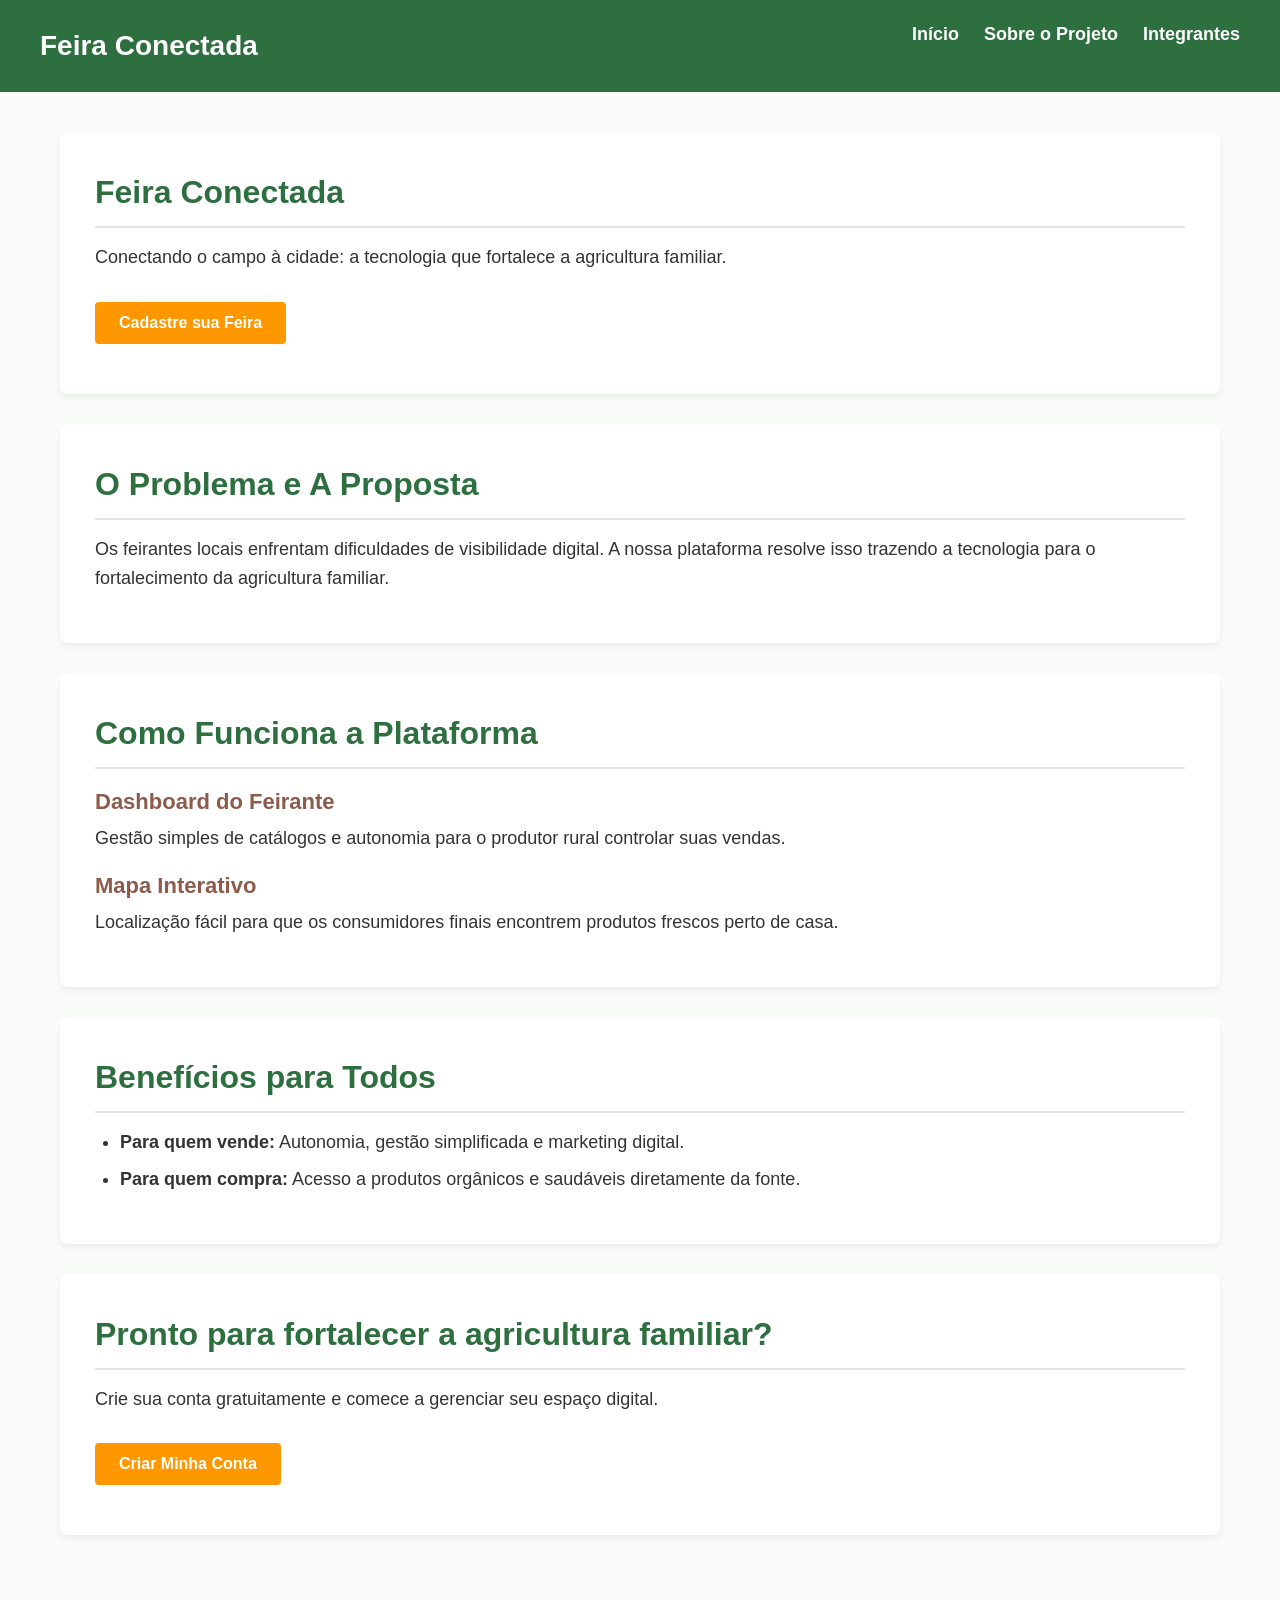
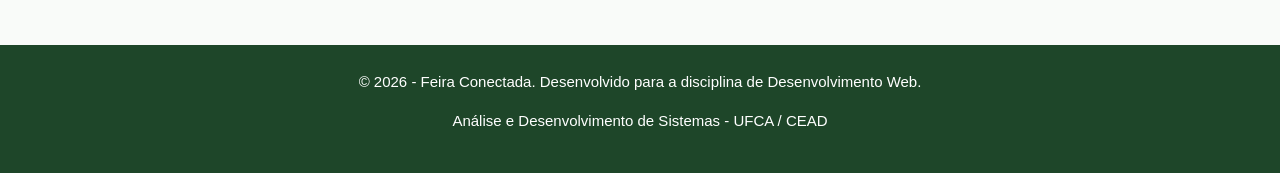
==== index.html @ 64b3af07 "Primeiro commit - Projeto limpo e atualizado" ====
<!DOCTYPE html>
<html lang="pt-BR">
<head>
    <meta charset="UTF-8">
    <meta name="viewport" content="width=device-width, initial-scale=1.0">
    <title>Feira Conectada - Conectando o Campo à Cidade</title>
    <link rel="stylesheet" href="css/style.css">
</head>
<body>

    <!-- Cabeçalho Principal -->
    <!-- Cabeçalho Principal -->
    <header>
        <div class="logo-container">
            <h1>Feira Conectada</h1>
        </div>
        <nav>
            <ul>
                <li><a href="index.html">Início</a></li>
                <li><a href="paginas/sobre-o-projeto.html">Sobre o Projeto</a></li>
                <li><a href="paginas/integrantes.html">Integrantes</a></li>
            </ul>
        </nav>
    </header>

    <main>

        <!-- Seção 1: Hero (Destaque Inicial) -->
        <section id="hero">
            <h2>Feira Conectada</h2>
            <p>Conectando o campo à cidade: a tecnologia que fortalece a agricultura familiar.</p> 
            <button type="button">Cadastre sua Feira</button>
        </section>

        <section id="proposta">
            <h2>O Problema e A Proposta</h2>
            <p>Os feirantes locais enfrentam dificuldades de visibilidade digital. A nossa plataforma resolve isso trazendo a tecnologia para o fortalecimento da agricultura familiar.</p>
        </section>

        <section id="funcionalidades">
            <h2>Como Funciona a Plataforma</h2>
            <article>
                <h3>Dashboard do Feirante</h3>
                <p>Gestão simples de catálogos e autonomia para o produtor rural controlar suas vendas.</p>
            </article>
            <article>
                <h3>Mapa Interativo</h3>
                <p>Localização fácil para que os consumidores finais encontrem produtos frescos perto de casa.</p>
            </article>
        </section>

        <section id="beneficios">
            <h2>Benefícios para Todos</h2>
            <ul>
                <li><strong>Para quem vende:</strong> Autonomia, gestão simplificada e marketing digital.</li>
                <li><strong>Para quem compra:</strong> Acesso a produtos orgânicos e saudáveis diretamente da fonte.</li>
            </ul>
        </section>

        <section id="cta-final">
            <h2>Pronto para fortalecer a agricultura familiar?</h2>
            <p>Crie sua conta gratuitamente e comece a gerenciar seu espaço digital.</p>
            <button type="button">Criar Minha Conta</button>
        </section>

    </main>

    <footer>
        <p>&copy; 2026 - Feira Conectada. Desenvolvido para a disciplina de Desenvolvimento Web.</p>
        <p>Análise e Desenvolvimento de Sistemas - UFCA / CEAD</p>
    </</footer>

    <script src="js/script.js"></script>
</body>
</html>
---- css/style.css ----
* {
    margin: 0;
    padding: 0;
    box-sizing: border-box;
}

body {
    font-family: 'Segoe UI', Tahoma, Geneva, Verdana, sans-serif;
    font-size: 18px;
    line-height: 1.6;
    color: #333333;
    background-color: #f9fbf9;
}

header {
    background-color: #2e6f40;
    color: #ffffff;
    padding: 20px 40px;
    display: flex;
    justify-content: space-between;
    align-items: center;
}

header h1 {
    font-size: 28px;
}

nav ul {
    list-style: none;
    display: flex;
    gap: 25px;
}

nav a {
    color: #ffffff;
    text-decoration: none;
    font-weight: 600;
    font-size: 18px;
}

nav a:hover {
    color: #ff9800;
}

main {
    max-width: 1200px;
    margin: 0 auto;
    padding: 40px 20px;
}

section {
    background-color: #ffffff;
    margin-bottom: 30px;
    padding: 35px;
    border-radius: 8px;
    box-shadow: 0 4px 6px rgba(0,0,0,0.05);
    text-align: left;
}

h2 {
    color: #2e6f40;
    font-size: 32px;
    margin-bottom: 15px;
    border-bottom: 2px solid #e0e6e0;
    padding-bottom: 8px;
}

h3 {
    color: #8d5b4c;
    font-size: 22px;
    margin: 15px 0 5px 0;
}

p {
    margin-bottom: 15px;
}

ul {
    margin-left: 25px;
    margin-bottom: 15px;
}

li {
    margin-bottom: 8px;
}

button {
    background-color: #ff9800;
    color: white;
    border: none;
    padding: 12px 24px;
    font-size: 16px;
    font-weight: bold;
    border-radius: 4px;
    cursor: pointer;
    margin: 15px 0;
}

button:hover {
    background-color: #e68a00;
}

.marcador-logo {
    display: inline-block;
    margin-top: 20px;
    padding: 20px 40px;
    background-color: #e0e6e0;
    color: #666666;
    font-weight: bold;
    border: 2px dashed #999999;
    border-radius: 4px;
    font-size: 16px;
}

footer {
    background-color: #1e4629;
    color: #ffffff;
    text-align: center;
    padding: 25px;
    margin-top: 40px;
    font-size: 15px;
}
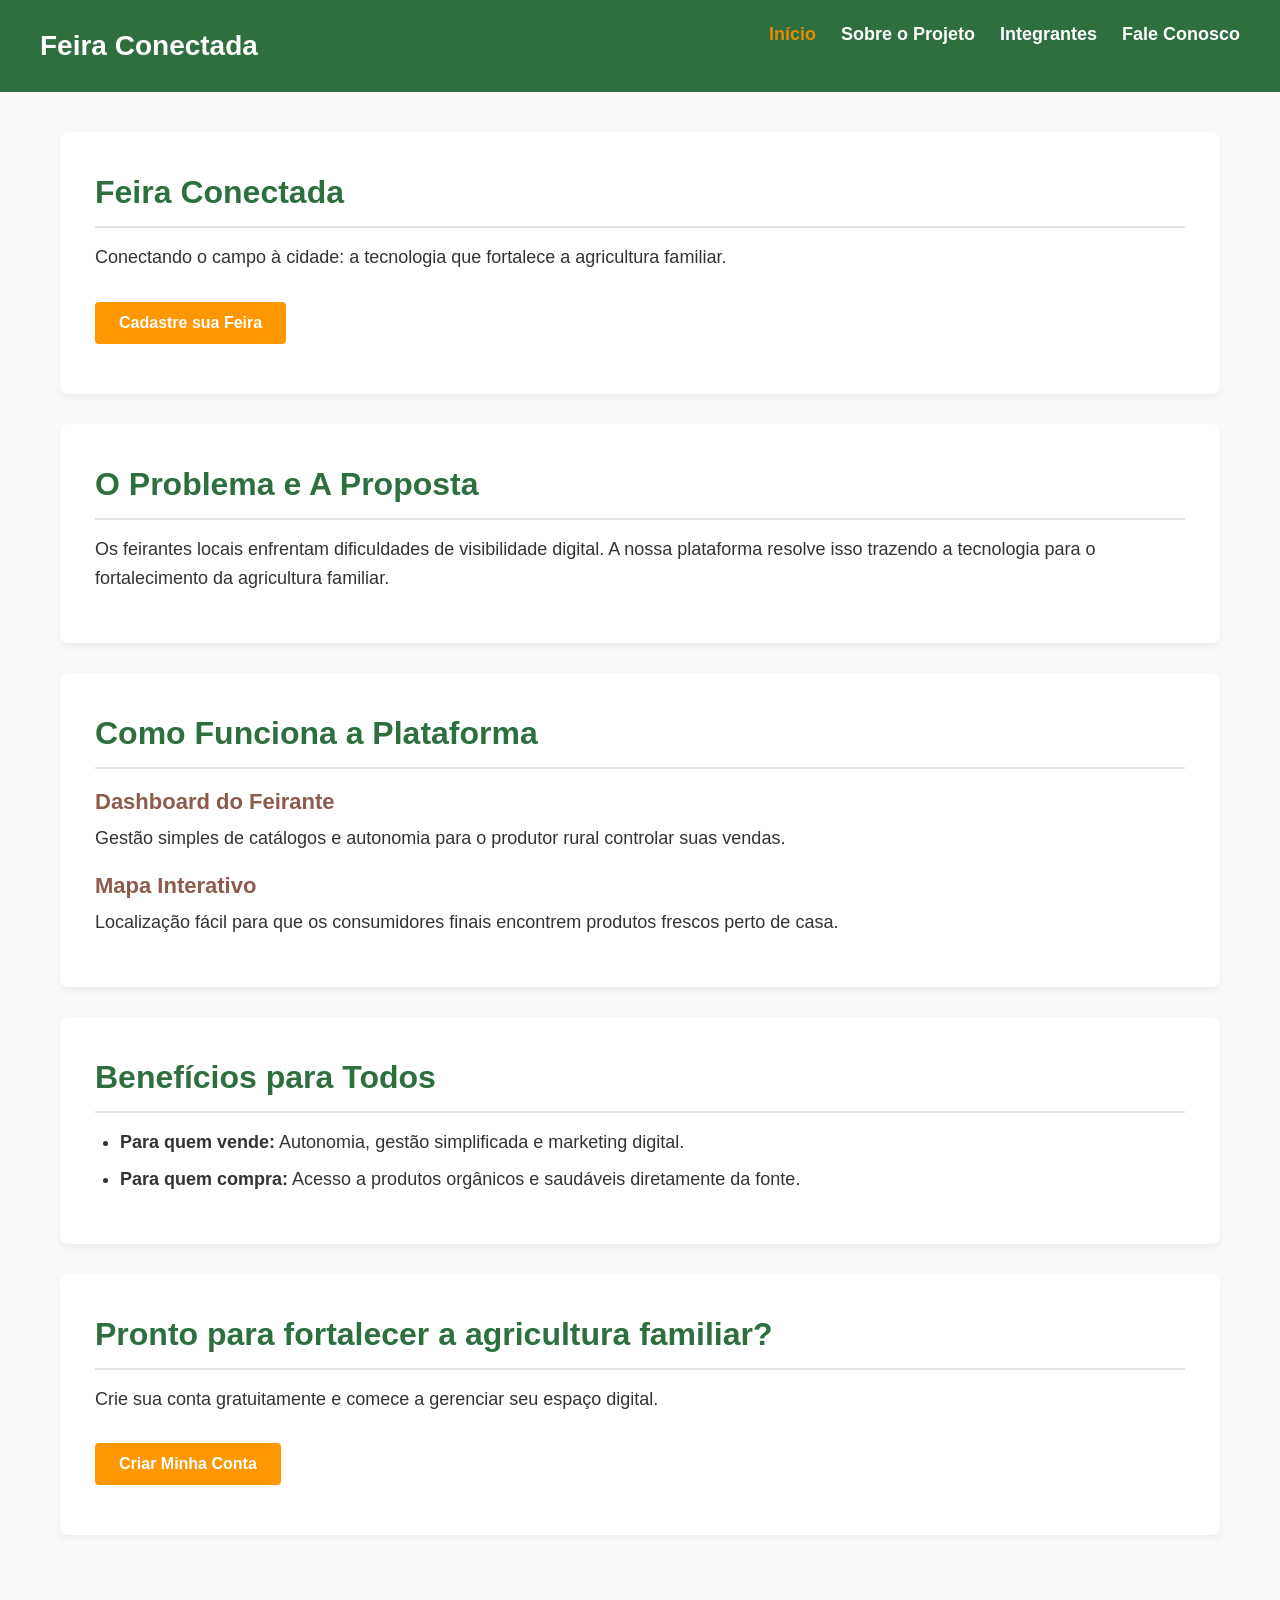
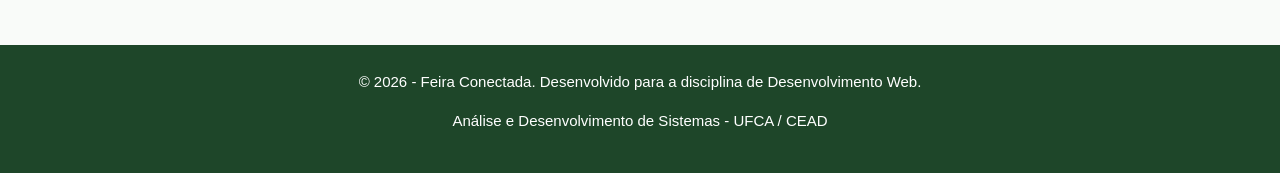
==== commit 23eefb4e: "Adicionado formulario para contato" ====
--- a/index.html
+++ b/index.html
@@ -5,6 +5,7 @@
     <meta name="viewport" content="width=device-width, initial-scale=1.0">
     <title>Feira Conectada - Conectando o Campo à Cidade</title>
     <link rel="stylesheet" href="css/style.css">
+    <link rel="icon" href="img/favicon.png" type="image/png">
 </head>
 <body>
 
@@ -16,9 +17,10 @@
         </div>
         <nav>
             <ul>
-                <li><a href="index.html">Início</a></li>
+                <li><a class="active" href="index.html">Início</a></li>
                 <li><a href="paginas/sobre-o-projeto.html">Sobre o Projeto</a></li>
                 <li><a href="paginas/integrantes.html">Integrantes</a></li>
+                <li><a href="paginas/contato.html">Fale Conosco</a></li>
             </ul>
         </nav>
     </header>
@@ -29,7 +31,7 @@
         <section id="hero">
             <h2>Feira Conectada</h2>
             <p>Conectando o campo à cidade: a tecnologia que fortalece a agricultura familiar.</p> 
-            <button type="button">Cadastre sua Feira</button>
+            <button onclick="window.location.href='paginas/contato.html'" type="button" >Cadastre sua Feira</button>
         </section>
 
         <section id="proposta">
@@ -68,7 +70,7 @@
     <footer>
         <p>&copy; 2026 - Feira Conectada. Desenvolvido para a disciplina de Desenvolvimento Web.</p>
         <p>Análise e Desenvolvimento de Sistemas - UFCA / CEAD</p>
-    </</footer>
+    </footer>
 
     <script src="js/script.js"></script>
 </body>
--- a/css/style.css
+++ b/css/style.css
@@ -53,7 +53,7 @@
     margin-bottom: 30px;
     padding: 35px;
     border-radius: 8px;
-    box-shadow: 0 4px 6px rgba(0,0,0,0.05);
+    box-shadow: 0 4px 6px rgba(0, 0, 0, 0.05);
     text-align: left;
 }
 
@@ -119,4 +119,91 @@
     padding: 25px;
     margin-top: 40px;
     font-size: 15px;
+}
+
+.campo {
+    display: flex;
+    flex-direction: column;
+    margin-bottom: 15px;
+}
+
+.active {
+    color: #e68a00
+}
+
+/* RESPONSIVIDADE PARA IMAGENS */
+img {
+    max-width: 100%;
+    height: auto;
+    display: block;
+}
+
+/* --- Estilos Responsivos (Telas menores que 768px - Tablets e Celulares) --- */
+@media (max-width: 768px) {
+
+    /* 1. Muda o cabeçalho para empilhar o logo e o menu */
+    header {
+        flex-direction: column;
+        text-align: center;
+        gap: 15px;
+        /* Espaço entre a logo e o menu */
+        padding: 20px;
+        /* Reduz o espaçamento lateral no mobile */
+    }
+
+    /* 2. Empilha os links do menu um embaixo do outro */
+    nav ul {
+        flex-direction: column;
+        gap: 10px;
+    }
+
+    /* 3. Reduz o espaço interno (padding) das seções para aproveitar melhor a tela pequena */
+    section {
+        padding: 20px;
+    }
+
+    /* 4. Ajusta o tamanho da fonte do título principal para não estourar a tela */
+    header h1 {
+        font-size: 24px;
+    }
+
+    h2 {
+        font-size: 26px;
+    }
+
+    /* 5. Faz os botões ocuparem 100% da largura, facilitando o clique no celular */
+    button {
+        width: 100%;
+        padding: 15px;
+        /* Deixa o botão maior para o toque */
+    }
+}
+
+/* --- Ajustes finos de responsividade (Jefferson) --- */
+@media (max-width: 768px) {
+    main ul {
+        margin-left: 15px;
+        font-size: 16px;
+    }
+
+    /* Deixa o menu mobile mais compacto e elegante */
+    nav ul {
+        gap: 0;
+        width: 100%;
+    }
+
+    nav ul li {
+        width: 100%;
+        border-top: 1px solid rgba(255, 255, 255, 0.15);
+    }
+
+    nav ul li:first-child {
+        border-top: none;
+    }
+
+    nav a {
+        display: block;
+        padding: 12px 0;
+        font-size: 16px;
+    }
 }
